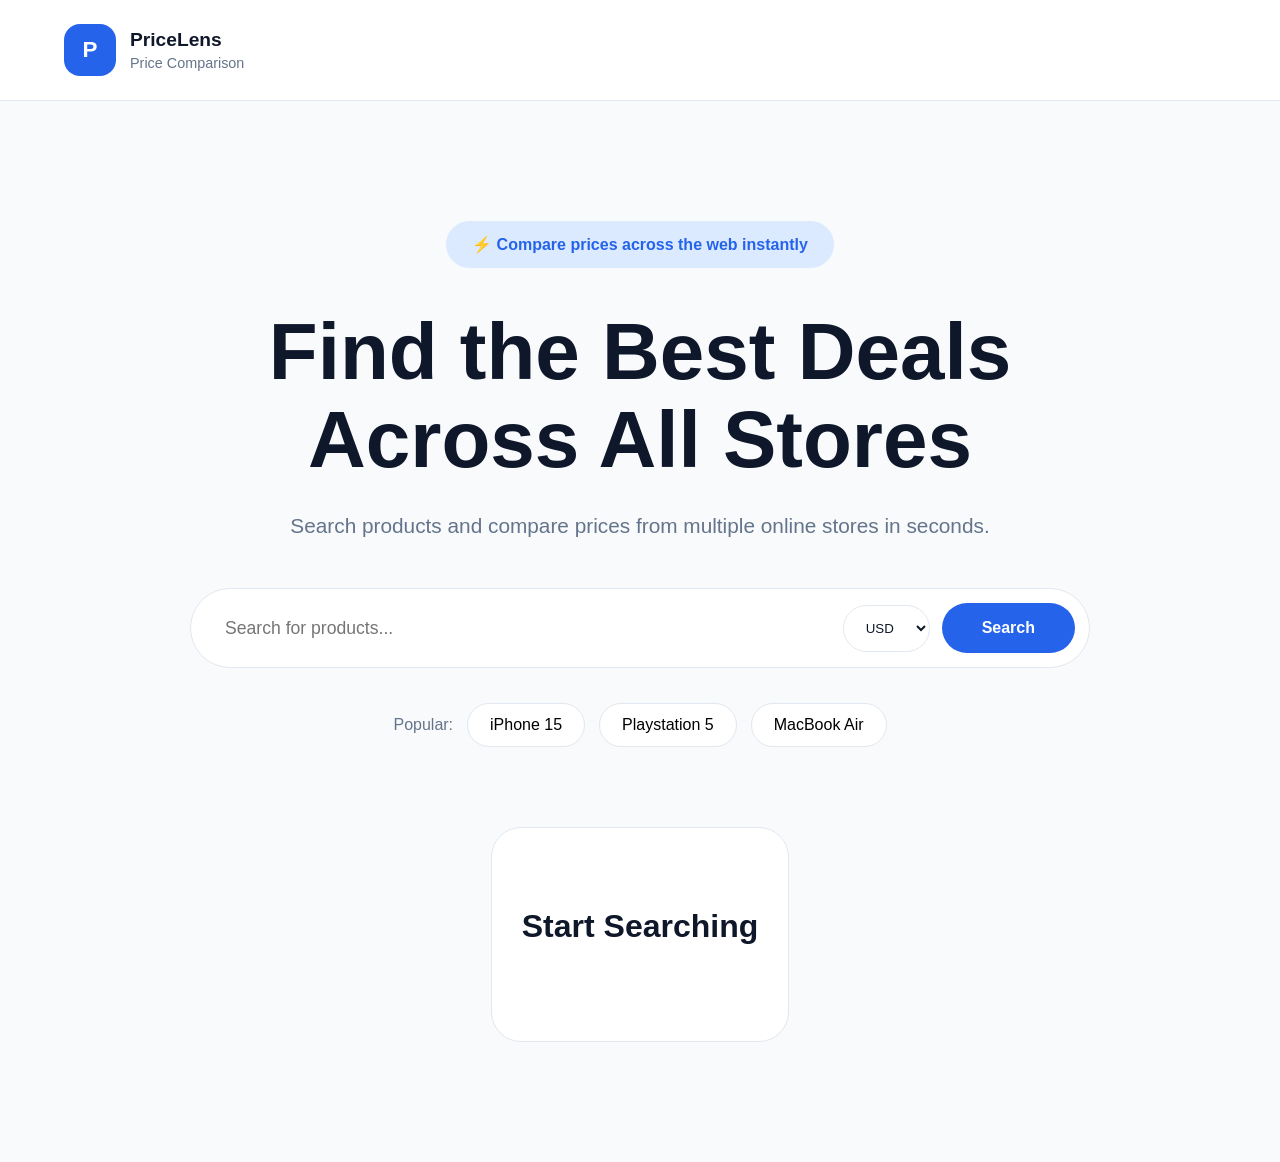
==== PriceComparatorUI/index.html @ f53c1a6e "Final version of project" ====
<!DOCTYPE html>
<html lang="en">

<head>

    <meta charset="UTF-8">

    <meta name="viewport" content="width=device-width, initial-scale=1.0">

    <title>PriceLens</title>

    <link rel="stylesheet" href="./assets/styles/main.css">

</head>

<body>

    <header class="header">

        <div class="container header-content">

            <div class="logo">

                <div class="logo-box">
                    P
                </div>

                <div class="logo-text">

                    <h2>PriceLens</h2>

                    <p>Price Comparison</p>

                </div>

            </div>

        </div>

    </header>


    <section class="hero">

        <div class="container">

            <div class="hero-badge">

                ⚡ Compare prices across the web instantly

            </div>


            <h1 class="hero-title">

                Find the Best Deals<br>
                Across All Stores

            </h1>


            <p class="hero-description">

                Search products and compare prices from multiple
                online stores in seconds.

            </p>

            <div class="search-box">

                <input type="text" class="search-input" id="searchInput" placeholder="Search for products...">

                <select class="currency-select" id="currencySelect">

                    <option value="USD">USD</option>

                    <option value="ILS">ILS</option>

                    <option value="EUR">EUR</option>

                </select>

                <button class="primary-btn search-btn" id="searchBtn">

                    Search

                </button>

            </div>


            <div class="popular-searches">

                <span class="popular-label">

                    Popular:

                </span>

                <button class="popular-tag">

                    iPhone 15

                </button>

                <button class="popular-tag">

                    Playstation 5

                </button>

                <button class="popular-tag">

                    MacBook Air

                </button>

            </div>

        </div>

    </section>


    <section class="results-section">

        <div class="container">

            <div class="results-grid" id="resultsGrid">

            </div>

        </div>

    </section>


    <script type="module" src="./assets/js/main.js"></script>

</body>

</html>
---- PriceComparatorUI/assets/styles/main.css ----
@import "./variables.css";
@import "./utilities.css";
@import "./components.css";
@import "./responsive.css";
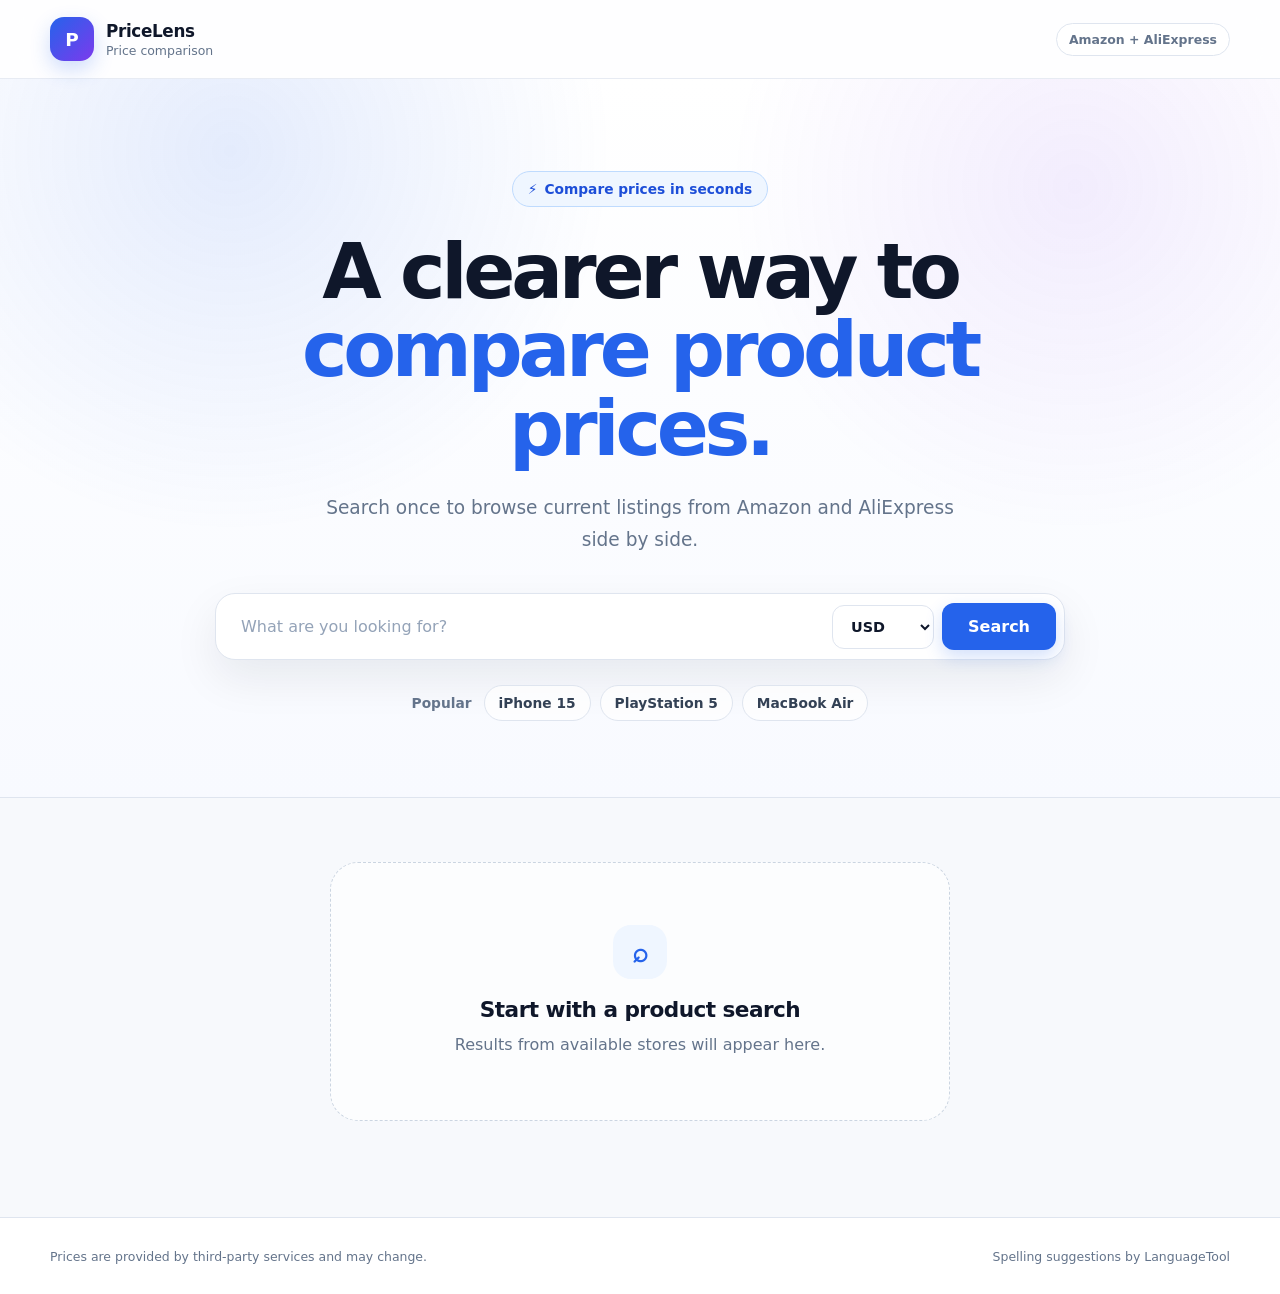
==== commit 5a8948dd: "Clean up project structure, fix existing issues" ====
--- a/PriceComparatorUI/index.html
+++ b/PriceComparatorUI/index.html
@@ -1,142 +1,91 @@
 <!DOCTYPE html>
 <html lang="en">
-
 <head>
-
     <meta charset="UTF-8">
-
     <meta name="viewport" content="width=device-width, initial-scale=1.0">
-
-    <title>PriceLens</title>
-
+    <meta name="description" content="Compare product prices from Amazon and AliExpress in one place.">
+    <title>PriceLens | Price Comparator</title>
     <link rel="stylesheet" href="./assets/styles/main.css">
-
 </head>
-
 <body>
-
     <header class="header">
-
         <div class="container header-content">
-
-            <div class="logo">
-
-                <div class="logo-box">
-                    P
-                </div>
-
-                <div class="logo-text">
-
-                    <h2>PriceLens</h2>
-
-                    <p>Price Comparison</p>
-
-                </div>
-
-            </div>
-
+            <a class="logo" href="./" aria-label="PriceLens home">
+                <span class="logo-box" aria-hidden="true">P</span>
+                <span class="logo-text">
+                    <strong>PriceLens</strong>
+                    <small>Price comparison</small>
+                </span>
+            </a>
+            <span class="header-note">Amazon + AliExpress</span>
         </div>
-
     </header>
 
+    <main>
+        <section class="hero">
+            <div class="container hero-content">
+                <p class="hero-badge"><span aria-hidden="true">⚡</span> Compare prices in seconds</p>
+                <h1 class="hero-title">A clearer way to<br><span>compare product prices.</span></h1>
+                <p class="hero-description">
+                    Search once to browse current listings from Amazon and AliExpress side by side.
+                </p>
 
-    <section class="hero">
+                <form class="search-box" id="searchForm" novalidate>
+                    <label class="sr-only" for="searchInput">Product to search for</label>
+                    <input
+                        type="search"
+                        class="search-input"
+                        id="searchInput"
+                        placeholder="What are you looking for?"
+                        autocomplete="off"
+                        minlength="2"
+                        maxlength="100"
+                        required
+                    >
 
-        <div class="container">
+                    <label class="sr-only" for="currencySelect">Display currency</label>
+                    <select class="currency-select" id="currencySelect" aria-label="Display currency">
+                        <option value="USD">USD</option>
+                        <option value="ILS">ILS</option>
+                        <option value="EUR">EUR</option>
+                    </select>
 
-            <div class="hero-badge">
+                    <button class="primary-btn search-btn" id="searchBtn" type="submit">Search</button>
+                </form>
 
-                ⚡ Compare prices across the web instantly
+                <div class="popular-searches" aria-label="Popular searches">
+                    <span class="popular-label">Popular</span>
+                    <button class="popular-tag" type="button">iPhone 15</button>
+                    <button class="popular-tag" type="button">PlayStation 5</button>
+                    <button class="popular-tag" type="button">MacBook Air</button>
+                </div>
+            </div>
+        </section>
 
+        <section class="results-section" aria-labelledby="resultsTitle">
+            <div class="container">
+                <div class="results-header" id="resultsHeader" hidden>
+                    <div>
+                        <p class="eyebrow">Comparison results</p>
+                        <h2 id="resultsTitle">Products</h2>
+                    </div>
+                    <p class="result-count" id="resultCount"></p>
+                </div>
+                <div class="results-notice" id="resultsNotice" role="status" hidden></div>
+                <div class="results-grid" id="resultsGrid" aria-live="polite"></div>
             </div>
+        </section>
+    </main>
 
-
-            <h1 class="hero-title">
-
-                Find the Best Deals<br>
-                Across All Stores
-
-            </h1>
-
-
-            <p class="hero-description">
-
-                Search products and compare prices from multiple
-                online stores in seconds.
-
-            </p>
-
-            <div class="search-box">
-
-                <input type="text" class="search-input" id="searchInput" placeholder="Search for products...">
-
-                <select class="currency-select" id="currencySelect">
-
-                    <option value="USD">USD</option>
-
-                    <option value="ILS">ILS</option>
-
-                    <option value="EUR">EUR</option>
-
-                </select>
-
-                <button class="primary-btn search-btn" id="searchBtn">
-
-                    Search
-
-                </button>
-
-            </div>
-
-
-            <div class="popular-searches">
-
-                <span class="popular-label">
-
-                    Popular:
-
-                </span>
-
-                <button class="popular-tag">
-
-                    iPhone 15
-
-                </button>
-
-                <button class="popular-tag">
-
-                    Playstation 5
-
-                </button>
-
-                <button class="popular-tag">
-
-                    MacBook Air
-
-                </button>
-
-            </div>
-
+    <footer class="footer">
+        <div class="container footer-content">
+            <p>Prices are provided by third-party services and may change.</p>
+            <a href="https://languagetool.org" target="_blank" rel="noopener noreferrer">
+                Spelling suggestions by LanguageTool
+            </a>
         </div>
-
-    </section>
-
-
-    <section class="results-section">
-
-        <div class="container">
-
-            <div class="results-grid" id="resultsGrid">
-
-            </div>
-
-        </div>
-
-    </section>
-
+    </footer>
 
     <script type="module" src="./assets/js/main.js"></script>
-
 </body>
-
-</html>+</html>
